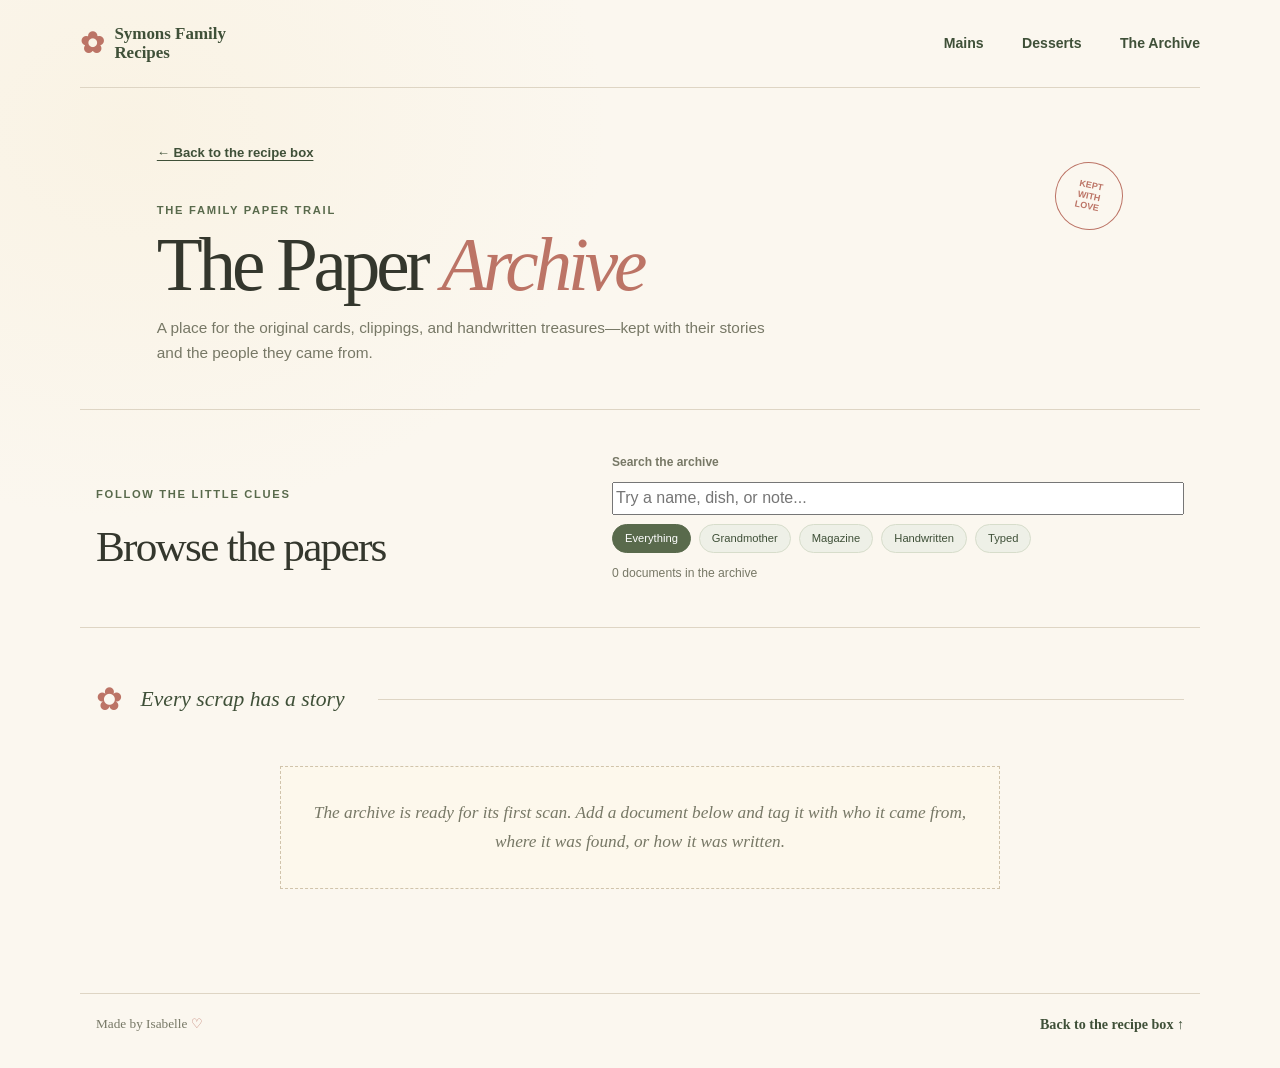
==== archive.html @ e3a94def "new files" ====
<!doctype html>
<html lang="en">
  <head>
    <meta charset="utf-8">
    <meta name="viewport" content="width=device-width, initial-scale=1">
    <meta name="theme-color" content="#f8f2e7">
    <meta name="description" content="Scans and stories from the Symons family recipe archive.">
    <title>The Paper Archive | Symons Family Recipes</title>
    <link rel="stylesheet" href="styles.css">
    <script src="archive.js" defer></script>
  </head>
  <body>
    <a class="skip-link" href="#main">Skip to archive</a>

    <header class="site-header">
      <a class="wordmark" href="index.html#top" aria-label="Symons Family Recipes home">
        <span class="wordmark-icon" aria-hidden="true">✿</span>
        <span>Symons Family<br>Recipes</span>
      </a>
      <nav class="main-nav" aria-label="Main navigation">
        <a href="index.html#mains">Mains</a>
        <a href="index.html#desserts">Desserts</a>
        <a href="archive.html" aria-current="page">The Archive</a>
      </nav>
    </header>

    <main id="main">
      <section class="archive-welcome" aria-labelledby="archive-title">
        <a class="back-link" href="index.html">← Back to the recipe box</a>
        <p class="eyebrow">The family paper trail</p>
        <h1 id="archive-title">The Paper <span>Archive</span></h1>
        <p class="welcome-note">A place for the original cards, clippings, and handwritten treasures—kept with their stories and the people they came from.</p>
        <span class="archive-welcome-stamp" aria-hidden="true">KEPT<br>WITH<br>LOVE</span>
      </section>

      <section class="browse-section archive-browse" aria-labelledby="archive-browse-title">
        <div class="section-heading">
          <p class="eyebrow">Follow the little clues</p>
          <h2 id="archive-browse-title">Browse the papers</h2>
        </div>
        <div class="browse-tools">
          <label class="search-label" for="archive-search">Search the archive</label>
          <input id="archive-search" type="search" placeholder="Try a name, dish, or note..." autocomplete="off">
          <div class="tag-list" aria-label="Filter archive items by tag">
            <button class="tag-button is-active" type="button" data-tag="all" aria-pressed="true">Everything</button>
            <button class="tag-button" type="button" data-tag="grandmother" aria-pressed="false">Grandmother</button>
            <button class="tag-button" type="button" data-tag="magazine" aria-pressed="false">Magazine</button>
            <button class="tag-button" type="button" data-tag="handwritten" aria-pressed="false">Handwritten</button>
            <button class="tag-button" type="button" data-tag="typed" aria-pressed="false">Typed</button>
          </div>
          <p class="result-count" id="archive-result-count" aria-live="polite"></p>
          <p class="no-results" id="archive-no-results" hidden>No papers match that search. Try another name or tag.</p>
        </div>
      </section>

      <section class="archive-index" aria-label="Archived recipe documents">
        <div class="archive-index-heading">
          <span class="category-flower" aria-hidden="true">✿</span>
          <p>Every scrap has a story</p>
          <span class="category-rule" aria-hidden="true"></span>
        </div>

        <p class="archive-empty" id="archive-empty">
          The archive is ready for its first scan. Add a document below and tag it with who it came from, where it was found, or how it was written.
        </p>

        <div class="archive-grid" id="archive-grid"></div>
      </section>

      <template id="archive-entry-template">
        <article class="archive-entry" data-tags="grandmother handwritten">
          <a class="archive-scan" href="images/archive/recipe-card.jpg">
            <img src="images/archive/recipe-card.jpg" alt="Scan of the original recipe card">
            <span class="scan-open">View original ↗</span>
          </a>
          <div class="archive-entry-copy">
            <p class="archive-entry-number">Document No. 001</p>
            <h2>Recipe card title</h2>
            <p class="archive-entry-note">Add a short note about this recipe or document.</p>
            <dl class="archive-details">
              <div><dt>From</dt><dd>Grandmother</dd></div>
              <div><dt>Type</dt><dd>Handwritten recipe card</dd></div>
            </dl>
            <div class="recipe-tags" aria-label="Document tags">
              <span>Grandmother</span>
              <span>Handwritten</span>
            </div>
          </div>
        </article>
      </template>
    </main>

    <footer class="site-footer">
      <p>Made by Isabelle <span aria-hidden="true">♡</span></p>
      <a href="index.html">Back to the recipe box ↑</a>
    </footer>
  </body>
</html>
---- styles.css ----
:root {
  color-scheme: light;
  --paper: #fbf7ef;
  --paper-deep: #f2e9d8;
  --ink: #34372d;
  --muted: #777866;
  --green: #596a4c;
  --green-dark: #3f5038;
  --rose: #bc7466;
  --yellow: #f3c94f;
  --line: #ded5c4;
  --serif: Georgia, 'Times New Roman', serif;
  --sans: 'Segoe UI', Arial, sans-serif;
}

* {
  box-sizing: border-box;
}

html {
  scroll-behavior: smooth;
}

body {
  margin: 0;
  background:
    radial-gradient(ellipse at 10% 12%, rgb(245 230 195 / 25%), transparent 30rem),
    var(--paper);
  color: var(--ink);
  font-family: var(--sans);
  line-height: 1.65;
}

a {
  color: inherit;
}

button,
input {
  font: inherit;
}

.skip-link {
  position: absolute;
  z-index: 5;
  top: 0.75rem;
  left: 0.75rem;
  padding: 0.6rem 0.9rem;
  transform: translateY(-160%);
  background: var(--ink);
  color: white;
}

.skip-link:focus {
  transform: translateY(0);
}

.site-header,
main,
.site-footer {
  width: min(1120px, calc(100% - 3rem));
  margin-inline: auto;
}

.site-header {
  min-height: 88px;
  display: flex;
  align-items: center;
  justify-content: space-between;
  border-bottom: 1px solid var(--line);
}

.wordmark {
  display: inline-flex;
  align-items: center;
  gap: 0.65rem;
  color: var(--green-dark);
  font-family: var(--serif);
  font-size: 1.06rem;
  font-weight: 600;
  line-height: 1.1;
  text-decoration: none;
}

.wordmark-icon {
  color: var(--rose);
  font-size: 1.8rem;
}

.main-nav {
  display: flex;
  gap: clamp(1rem, 3vw, 2.5rem);
  align-items: center;
}

.main-nav a,
.site-footer a {
  color: var(--green-dark);
  font-size: 0.88rem;
  font-weight: 600;
  text-decoration-color: transparent;
  text-underline-offset: 0.25em;
  transition: text-decoration-color 160ms ease;
}

.main-nav a:hover,
.site-footer a:hover {
  text-decoration-color: currentColor;
}

.welcome {
  position: relative;
  min-height: 440px;
  display: grid;
  grid-template-columns: 1.15fr 0.85fr;
  align-items: center;
  padding: 3.75rem 5.5rem 4rem;
  overflow: hidden;
  border-bottom: 1px solid var(--line);
}

.welcome-copy {
  position: relative;
  z-index: 1;
  max-width: 500px;
}

.eyebrow {
  margin: 0 0 0.55rem;
  color: var(--green);
  font-size: 0.7rem;
  font-weight: 700;
  letter-spacing: 0.15em;
  line-height: 1.5;
  text-transform: uppercase;
}

h1,
h2,
h3,
h4,
p {
  margin-top: 0;
}

h1,
h2,
h3 {
  font-family: var(--serif);
}

h1 {
  margin-bottom: 1rem;
  font-size: clamp(3.2rem, 7vw, 5.3rem);
  font-weight: 500;
  letter-spacing: -0.055em;
  line-height: 0.99;
}

h1 span {
  color: var(--rose);
  font-style: italic;
}

.welcome-note {
  max-width: 380px;
  margin-bottom: 1.5rem;
  color: var(--muted);
  font-size: 0.96rem;
}

.browse-link {
  display: inline-flex;
  gap: 0.7rem;
  align-items: center;
  color: var(--green-dark);
  font-size: 0.85rem;
  font-weight: 700;
  text-decoration-thickness: 1px;
  text-underline-offset: 0.28em;
}

.browse-link span {
  font-size: 1.1rem;
}

.welcome-art {
  position: relative;
  min-height: 290px;
  display: grid;
  place-items: center;
}

.lemon {
  position: relative;
  width: clamp(150px, 22vw, 218px);
  aspect-ratio: 1.3;
  transform: rotate(-24deg);
  border: 1px solid #d6aa35;
  border-radius: 48% 52% 47% 53% / 54% 46% 54% 46%;
  background:
    radial-gradient(ellipse at 32% 28%, rgb(255 255 227 / 80%) 0 3%, transparent 4%),
    radial-gradient(ellipse at 38% 30%, #ffe98d 0, #f8d45c 46%, #efbe40 100%);
  box-shadow: inset -12px -8px 18px rgb(195 135 22 / 14%), 0 20px 35px rgb(114 91 39 / 13%);
}

.lemon::before,
.lemon::after {
  position: absolute;
  top: 50%;
  width: 15px;
  height: 23px;
  border: 1px solid #d6aa35;
  border-radius: 50%;
  background: #f2ca4f;
  content: '';
}

.lemon::before {
  left: -7px;
  transform: translateY(-50%) rotate(-24deg);
}

.lemon::after {
  right: -7px;
  transform: translateY(-50%) rotate(24deg);
}

.art-sparkle {
  position: absolute;
  color: var(--rose);
}

.sparkle-one {
  top: 24%;
  left: 13%;
  font-size: 2rem;
}

.sparkle-two {
  right: 12%;
  bottom: 23%;
  color: var(--green);
  font-size: 1.7rem;
}

.art-caption {
  position: absolute;
  right: 10%;
  bottom: 4%;
  color: var(--green);
  font-family: var(--serif);
  font-size: 0.98rem;
  font-style: italic;
  transform: rotate(-7deg);
}

.welcome-stamp {
  position: absolute;
  top: 2.2rem;
  right: 0;
  width: 64px;
  height: 64px;
  display: grid;
  align-content: center;
  border: 1px solid var(--rose);
  border-radius: 50%;
  color: var(--rose);
  font-size: 0.54rem;
  font-weight: 700;
  line-height: 1.2;
  text-align: center;
  transform: rotate(12deg);
}

.browse-section {
  display: grid;
  grid-template-columns: 0.9fr 1.1fr;
  gap: 3rem;
  align-items: end;
  padding: 3.4rem 1rem 2.8rem;
  border-bottom: 1px solid var(--line);
}

.section-heading h2,
.category-heading h2,
.archive-copy h2 {
  margin-bottom: 0;
  font-size: clamp(2rem, 4vw, 2.7rem);
  font-weight: 500;
  letter-spacing: -0.04em;
}

.browse-tools {
  display: grid;
  grid-template-columns: 1fr;
  gap: 0.6rem;
}

.search-label {
  color: var(--muted);
  font-size: 0.75rem;
  font-weight: 700;
}

#recipe-search {
  width: 100%;
  min-height: 46px;
  padding: 0.65rem 0.9rem;
  border: 1px solid var(--line);
  border-radius: 4px;
  outline: none;
  background: #fffdf8;
  color: var(--ink);
}

#recipe-search:focus {
  border-color: var(--green);
  box-shadow: 0 0 0 3px rgb(89 106 76 / 15%);
}

#recipe-search::placeholder {
  color: #999887;
}

.tag-list,
.recipe-tags {
  display: flex;
  flex-wrap: wrap;
  gap: 0.5rem;
}

.tag-button,
.recipe-tags span {
  padding: 0.34rem 0.75rem;
  border: 1px solid #d7ddcb;
  border-radius: 999px;
  background: #eef0e7;
  color: var(--green-dark);
  font-size: 0.7rem;
  line-height: 1.4;
}

.tag-button {
  cursor: pointer;
}

.tag-button:hover,
.tag-button.is-active {
  border-color: var(--green);
  background: var(--green);
  color: white;
}

.tag-button:focus-visible {
  outline: 3px solid rgb(89 106 76 / 35%);
  outline-offset: 2px;
}

.result-count {
  min-height: 1.2em;
  margin: 0;
  color: var(--muted);
  font-size: 0.76rem;
}

.no-results {
  margin: 0.25rem 0 0;
  color: var(--muted);
  font-family: var(--serif);
  font-style: italic;
}

.recipe-section {
  padding: 3.3rem 1rem 2.7rem;
  scroll-margin-top: 1rem;
}

.category-heading {
  display: flex;
  gap: 1.2rem;
  align-items: center;
  margin-bottom: 1.6rem;
}

.category-heading .eyebrow {
  margin-bottom: 0.15rem;
}

.category-flower {
  color: var(--rose);
  font-size: 2rem;
}

.category-rule {
  height: 1px;
  flex: 1;
  margin-left: 1rem;
  background: var(--line);
}

.empty-note {
  max-width: 650px;
  margin: 0;
  padding: 1rem 1.25rem;
  border-left: 2px solid #d9b8a8;
  color: var(--muted);
  font-family: var(--serif);
  font-size: 1.08rem;
  font-style: italic;
}

.recipe-list {
  display: grid;
  gap: 1.5rem;
  padding: 0.6rem 0.45rem 1rem 0;
}

.recipe-card {
  position: relative;
  z-index: 0;
  isolation: isolate;
  max-width: 890px;
  display: grid;
  grid-template-columns: 155px 1fr;
  margin: 0;
  border: 1px solid #e4d8c4;
  border-radius: 5px;
  background-color: #fffdf8;
  background:
    linear-gradient(90deg, transparent 0 154px, rgb(195 133 102 / 20%) 154px 155px, transparent 155px),
    repeating-linear-gradient(0deg, #fffdf8 0 33px, #e8e1d4 34px, #fffdf8 35px);
  box-shadow: 0 14px 35px rgb(75 60 41 / 7%);
  transition: transform 180ms ease, box-shadow 180ms ease;
}

.recipe-card::before,
.recipe-card::after {
  position: absolute;
  z-index: -1;
  border: 1px solid #e4d8c4;
  border-radius: 5px;
  background: #f5eddf;
  content: '';
  inset: 0;
  pointer-events: none;
}

.recipe-card::before {
  transform: translate(7px, 6px) rotate(1.1deg);
}

.recipe-card::after {
  background: #eee3d1;
  transform: translate(13px, 11px) rotate(-1.2deg);
}

.recipe-card:hover,
.recipe-card:focus-within {
  z-index: 1;
  box-shadow: 0 18px 34px rgb(75 60 41 / 12%);
  transform: translateX(10px) rotate(0.3deg);
}

.recipe-card-top {
  display: grid;
  align-content: start;
  justify-items: center;
  gap: 2rem;
  padding: 1.5rem 0.6rem;
  background: rgb(244 235 220 / 70%);
  text-align: center;
}

.recipe-number {
  color: var(--rose);
  font-size: 0.68rem;
  font-weight: 700;
  letter-spacing: 0.12em;
  text-transform: uppercase;
}

.recipe-doodle {
  display: grid;
  width: 72px;
  height: 72px;
  place-items: center;
  border: 1px dashed #cbb88c;
  border-radius: 50%;
  background: #faf3dc;
  font-size: 2.35rem;
  transform: rotate(-9deg);
}

.recipe-card-content {
  padding: 2rem clamp(1.3rem, 4vw, 3rem) 1.4rem;
}

.recipe-kicker {
  margin-bottom: 0.2rem;
  color: var(--rose);
  font-family: var(--serif);
  font-size: 0.94rem;
  font-style: italic;
}

.recipe-card h3 {
  max-width: 650px;
  margin-bottom: 0.45rem;
  font-size: clamp(1.7rem, 3.7vw, 2.4rem);
  font-weight: 500;
  letter-spacing: -0.04em;
  line-height: 1.18;
}

.recipe-card h3 a {
  color: inherit;
  text-decoration-color: transparent;
  text-decoration-thickness: 1px;
  text-underline-offset: 0.18em;
  transition: color 160ms ease, text-decoration-color 160ms ease;
}

.recipe-card h3 a:hover,
.recipe-card h3 a:focus-visible {
  color: var(--green-dark);
  text-decoration-color: currentColor;
}

.recipe-card h3 a:focus-visible {
  border-radius: 2px;
  outline: 3px solid rgb(89 106 76 / 30%);
  outline-offset: 4px;
}

.recipe-intro {
  margin-bottom: 0.9rem;
  color: var(--muted);
  font-size: 0.9rem;
}

.recipe-tags {
  margin-bottom: 1.1rem;
}

.recipe-card-cta {
  display: inline-flex;
  gap: 0.45rem;
  align-items: center;
  color: var(--green-dark);
  font-size: 0.78rem;
  font-weight: 700;
}

.recipe-card-cta span {
  transition: transform 160ms ease;
}

.recipe-card:hover .recipe-card-cta span,
.recipe-card:focus-within .recipe-card-cta span {
  transform: translateX(4px);
}

.serves {
  margin: 0 0 1rem;
  color: var(--rose);
  font-family: var(--serif);
  font-size: 0.9rem;
  font-style: italic;
  text-align: center;
}

.recipe-columns {
  display: grid;
  grid-template-columns: 1fr 0.8fr;
  gap: 2rem;
}

.recipe-columns h4 {
  margin-bottom: 0.4rem;
  color: var(--green-dark);
  font-family: var(--serif);
  font-size: 1.3rem;
  font-weight: 600;
}

.recipe-columns ul {
  margin: 0;
  padding-left: 1.15rem;
}

.recipe-columns li {
  padding: 0.13rem 0;
  font-size: 0.87rem;
}

.recipe-columns li::marker {
  color: var(--rose);
}

.method-note {
  align-self: start;
  padding: 0.9rem 1rem;
  border: 1px dashed #d1c4ab;
  background: rgb(255 250 235 / 68%);
}

.method-note p {
  margin: 0;
  color: var(--muted);
  font-family: var(--serif);
  font-size: 0.9rem;
  font-style: italic;
}

.recipe-source {
  margin: 1.5rem 0 0;
  color: var(--muted);
  font-family: var(--serif);
  font-size: 0.82rem;
  font-style: italic;
  text-align: right;
}

.recipe-source span {
  color: var(--rose);
}

.recipe-page {
  max-width: 850px;
  margin: 0 auto;
  padding: 2.3rem clamp(0.5rem, 3vw, 1.5rem) 4rem;
}

.recipe-page .back-link {
  margin-bottom: 2rem;
}

.recipe-page-header {
  padding: 2.5rem clamp(1.2rem, 5vw, 3.5rem) 1.7rem;
  border: 1px solid #e4d8c4;
  background:
    repeating-linear-gradient(0deg, #fffdf8 0 33px, #e8e1d4 34px, #fffdf8 35px);
  text-align: center;
}

.recipe-page-number {
  margin-bottom: 1.6rem;
  color: var(--rose);
  font-size: 0.68rem;
  font-weight: 700;
  letter-spacing: 0.12em;
  text-transform: uppercase;
}

.recipe-page-number span {
  margin-inline: 0.5rem;
}

.recipe-page-header .recipe-kicker {
  margin-bottom: 0.3rem;
}

.recipe-page-header h1 {
  margin-bottom: 0.5rem;
  font-size: clamp(2.6rem, 6vw, 4.4rem);
}

.recipe-page-intro {
  max-width: 520px;
  margin: 0 auto 1rem;
  color: var(--muted);
}

.recipe-page-header .recipe-tags {
  justify-content: center;
}

.recipe-page-header .serves {
  margin: 1rem 0 0;
}

.recipe-page-body {
  display: grid;
  grid-template-columns: 1fr 1fr;
  gap: clamp(1.5rem, 5vw, 3.5rem);
  padding: 2rem clamp(1.2rem, 5vw, 3.5rem);
  border: 1px solid #e4d8c4;
  border-top: 0;
  background: #fffdf8;
}

.recipe-page-body h2 {
  margin-bottom: 0.7rem;
  color: var(--green-dark);
  font-family: var(--serif);
  font-size: 1.7rem;
  font-weight: 500;
}

.ingredient-list {
  margin: 0;
  padding-left: 1.2rem;
}

.ingredient-list li {
  padding: 0.2rem 0;
}

.ingredient-list li::marker {
  color: var(--rose);
}

.recipe-method {
  align-self: start;
  min-height: 130px;
  padding: 1.2rem;
  border: 1px dashed #d1c4ab;
  background: #fffcf4;
}

.recipe-method p {
  margin: 0;
  color: var(--muted);
  font-family: var(--serif);
  font-style: italic;
}

.recipe-page-source {
  margin: 1rem 0 0;
  color: var(--muted);
  font-family: var(--serif);
  font-size: 0.85rem;
  font-style: italic;
  text-align: right;
}

.recipe-page-source span {
  color: var(--rose);
}

.archive-section {
  display: grid;
  grid-template-columns: 0.7fr 1.3fr;
  gap: 3rem;
  align-items: center;
  margin: 2rem 1rem 4rem;
  padding: 2.5rem clamp(1.5rem, 5vw, 4rem);
  border: 1px solid #e1d4bd;
  background: #f3ead9;
  color: inherit;
  scroll-margin-top: 1rem;
  text-decoration: none;
  transition: border-color 160ms ease, box-shadow 160ms ease, transform 160ms ease;
}

.archive-section:hover,
.archive-section:focus-visible {
  border-color: #c9b99b;
  box-shadow: 0 12px 30px rgb(75 60 41 / 8%);
  transform: translateY(-2px);
}

.archive-section:focus-visible {
  outline: 3px solid rgb(89 106 76 / 35%);
  outline-offset: 3px;
}

.archive-art {
  position: relative;
  min-height: 180px;
  display: grid;
  place-items: center;
}

.archive-paper {
  width: 125px;
  height: 155px;
  border: 1px solid #d6c6a9;
  background: repeating-linear-gradient(0deg, #fffaf0 0 22px, #e9dfcc 23px, #fffaf0 24px);
  box-shadow: 8px 10px 0 #e7d9bf, 0 12px 25px rgb(75 60 41 / 10%);
  transform: rotate(-7deg);
}

.archive-flower {
  position: absolute;
  top: 23%;
  left: 62%;
  color: var(--rose);
  font-size: 2rem;
  transform: rotate(12deg);
}

.archive-copy h2 {
  margin-bottom: 0.7rem;
}

.archive-copy > p:not(.eyebrow) {
  max-width: 570px;
  margin-bottom: 0.65rem;
  color: #626456;
  font-size: 0.9rem;
}

.archive-copy .archive-reminder {
  color: var(--green-dark);
  font-size: 0.78rem;
  font-style: italic;
}

.archive-link-label {
  display: inline-flex;
  gap: 0.5rem;
  align-items: center;
  margin-top: 0.55rem;
  color: var(--green-dark);
  font-size: 0.82rem;
  font-weight: 700;
}

.archive-link-label span {
  font-size: 1.1rem;
  transition: transform 160ms ease;
}

.archive-section:hover .archive-link-label span,
.archive-section:focus-visible .archive-link-label span {
  transform: translateX(4px);
}

.archive-welcome {
  position: relative;
  padding: 3.2rem clamp(1rem, 6vw, 5.5rem) 2.7rem;
  border-bottom: 1px solid var(--line);
}

.back-link {
  display: inline-block;
  margin-bottom: 2.4rem;
  color: var(--green-dark);
  font-size: 0.82rem;
  font-weight: 700;
  text-underline-offset: 0.25em;
}

.archive-welcome h1 {
  margin-bottom: 0.8rem;
  font-size: clamp(2.7rem, 6vw, 4.7rem);
}

.archive-welcome h1 span {
  color: var(--rose);
  font-style: italic;
}

.archive-welcome .welcome-note {
  max-width: 610px;
  margin-bottom: 0;
}

.archive-welcome-stamp {
  position: absolute;
  top: 4.6rem;
  right: clamp(1rem, 6vw, 5.5rem);
  width: 68px;
  height: 68px;
  display: grid;
  align-content: center;
  border: 1px solid var(--rose);
  border-radius: 50%;
  color: var(--rose);
  font-size: 0.56rem;
  font-weight: 700;
  line-height: 1.2;
  text-align: center;
  transform: rotate(12deg);
}

.archive-browse {
  padding-top: 2.7rem;
}

.archive-index {
  min-height: 300px;
  padding: 2.8rem 1rem 4rem;
}

.archive-index-heading {
  display: flex;
  gap: 1.1rem;
  align-items: center;
  margin-bottom: 1.4rem;
}

.archive-index-heading p {
  margin: 0;
  color: var(--green-dark);
  font-family: var(--serif);
  font-size: 1.35rem;
  font-style: italic;
}

.archive-empty {
  max-width: 720px;
  margin: 2.5rem auto;
  padding: 2rem;
  border: 1px dashed #d1c4ab;
  background: rgb(255 250 235 / 60%);
  color: var(--muted);
  font-family: var(--serif);
  font-size: 1.08rem;
  font-style: italic;
  text-align: center;
}

.archive-grid {
  display: grid;
  grid-template-columns: repeat(2, minmax(0, 1fr));
  gap: 1.5rem;
}

.archive-entry {
  overflow: hidden;
  border: 1px solid #e4d8c4;
  background: #fffdf8;
  box-shadow: 0 10px 24px rgb(75 60 41 / 6%);
}

.archive-scan {
  position: relative;
  min-height: 220px;
  display: grid;
  place-items: center;
  overflow: hidden;
  background:
    radial-gradient(ellipse at 10% 12%, rgb(245 230 195 / 25%), transparent 18rem),
    #f2e9d8;
  color: var(--green-dark);
  text-decoration: none;
}

.archive-scan img {
  width: 100%;
  max-height: 420px;
  display: block;
  object-fit: contain;
}

.scan-open {
  position: absolute;
  right: 0.8rem;
  bottom: 0.8rem;
  padding: 0.38rem 0.65rem;
  border: 1px solid #e1d4bd;
  background: var(--paper);
  font-size: 0.72rem;
  font-weight: 700;
}

.archive-entry-copy {
  padding: 1.2rem 1.35rem 1.4rem;
}

.archive-entry-number {
  margin-bottom: 0.25rem;
  color: var(--rose);
  font-size: 0.66rem;
  font-weight: 700;
  letter-spacing: 0.12em;
  text-transform: uppercase;
}

.archive-entry h2 {
  margin-bottom: 0.4rem;
  font-family: var(--serif);
  font-size: 1.55rem;
  font-weight: 500;
  line-height: 1.2;
}

.archive-entry-note {
  margin-bottom: 0.9rem;
  color: var(--muted);
  font-size: 0.86rem;
}

.archive-details {
  display: grid;
  gap: 0.45rem;
  margin: 0 0 1rem;
  font-size: 0.78rem;
}

.archive-details div {
  display: grid;
  grid-template-columns: 4rem 1fr;
  gap: 0.6rem;
}

.archive-details dt {
  color: var(--muted);
  font-weight: 700;
}

.archive-details dd {
  margin: 0;
}

.archive-entry .recipe-tags {
  margin: 0;
}

.site-footer {
  display: flex;
  justify-content: space-between;
  gap: 1rem;
  padding: 1.2rem 1rem 2rem;
  border-top: 1px solid var(--line);
  color: var(--muted);
  font-family: var(--serif);
  font-size: 0.83rem;
}

.site-footer p {
  margin: 0;
}

.site-footer p span {
  color: var(--rose);
}

@media (max-width: 700px) {
  .site-header,
  main,
  .site-footer {
    width: min(100% - 1.5rem, 540px);
  }

  .site-header {
    min-height: 76px;
  }

  .main-nav {
    gap: 0.8rem;
  }

  .main-nav a {
    font-size: 0.74rem;
  }

  .welcome {
    min-height: unset;
    grid-template-columns: 1fr 0.72fr;
    padding: 3.4rem 0.6rem 3rem;
  }

  .welcome-art {
    min-height: 220px;
  }

  .welcome-stamp {
    top: 0.8rem;
    width: 52px;
    height: 52px;
  }

  .browse-section {
    grid-template-columns: 1fr;
    gap: 1.5rem;
    padding-inline: 0.5rem;
  }

  .recipe-section {
    padding-inline: 0.2rem;
  }

  .recipe-card {
    grid-template-columns: 76px 1fr;
    background:
      linear-gradient(90deg, transparent 0 75px, rgb(195 133 102 / 20%) 75px 76px, transparent 76px),
      repeating-linear-gradient(0deg, #fffdf8 0 33px, #e8e1d4 34px, #fffdf8 35px);
  }

  .recipe-card-top {
    gap: 1.2rem;
    padding: 1rem 0.25rem;
  }

  .recipe-number {
    font-size: 0.55rem;
    letter-spacing: 0.06em;
  }

  .recipe-doodle {
    width: 48px;
    height: 48px;
    font-size: 1.7rem;
  }

  .recipe-card-content {
    padding: 1.35rem 1rem 1rem;
  }

  .recipe-page-body {
    grid-template-columns: 1fr;
    gap: 1.6rem;
  }

  .recipe-columns {
    grid-template-columns: 1fr;
    gap: 1.4rem;
  }

  .archive-section {
    grid-template-columns: 1fr;
    gap: 1rem;
    margin-inline: 0;
    padding: 1.5rem;
  }

  .archive-welcome {
    padding: 2.2rem 0.6rem;
  }

  .archive-welcome-stamp {
    top: 5.5rem;
    width: 54px;
    height: 54px;
  }

  .archive-welcome h1 {
    max-width: calc(100% - 3.3rem);
  }

  .archive-index {
    padding-inline: 0.2rem;
  }

  .archive-grid {
    grid-template-columns: 1fr;
  }

  .archive-art {
    min-height: 140px;
  }
}

@media (max-width: 420px) {
  .wordmark {
    gap: 0.35rem;
    font-size: 0.92rem;
  }

  .wordmark-icon {
    font-size: 1.45rem;
  }

  .main-nav {
    gap: 0.55rem;
  }

  .main-nav a {
    font-size: 0.68rem;
  }

  .archive-welcome-stamp {
    right: 0.6rem;
  }

  .welcome {
    grid-template-columns: 1fr;
  }

  .welcome-art {
    min-height: 185px;
  }

  .lemon {
    width: 150px;
  }

  .sparkle-one {
    left: 20%;
  }

  .sparkle-two {
    right: 20%;
  }

  .recipe-card {
    grid-template-columns: 1fr;
    background: repeating-linear-gradient(0deg, #fffdf8 0 33px, #e8e1d4 34px, #fffdf8 35px);
  }

  .recipe-card:hover,
  .recipe-card:focus-within {
    transform: translateX(5px) rotate(0.2deg);
  }

  .recipe-card::after {
    transform: translate(7px, 8px) rotate(-1deg);
  }

  .recipe-card-top {
    grid-template-columns: 1fr auto;
    align-items: center;
    justify-items: start;
    padding: 0.8rem 1rem;
    border-bottom: 1px solid #e4d8c4;
  }

  .recipe-doodle {
    width: 42px;
    height: 42px;
    font-size: 1.45rem;
  }

  .site-footer {
    flex-direction: column;
  }
}

@media (prefers-reduced-motion: reduce) {
  html {
    scroll-behavior: auto;
  }

  *,
  *::before,
  *::after {
    transition-duration: 0.01ms !important;
  }
}
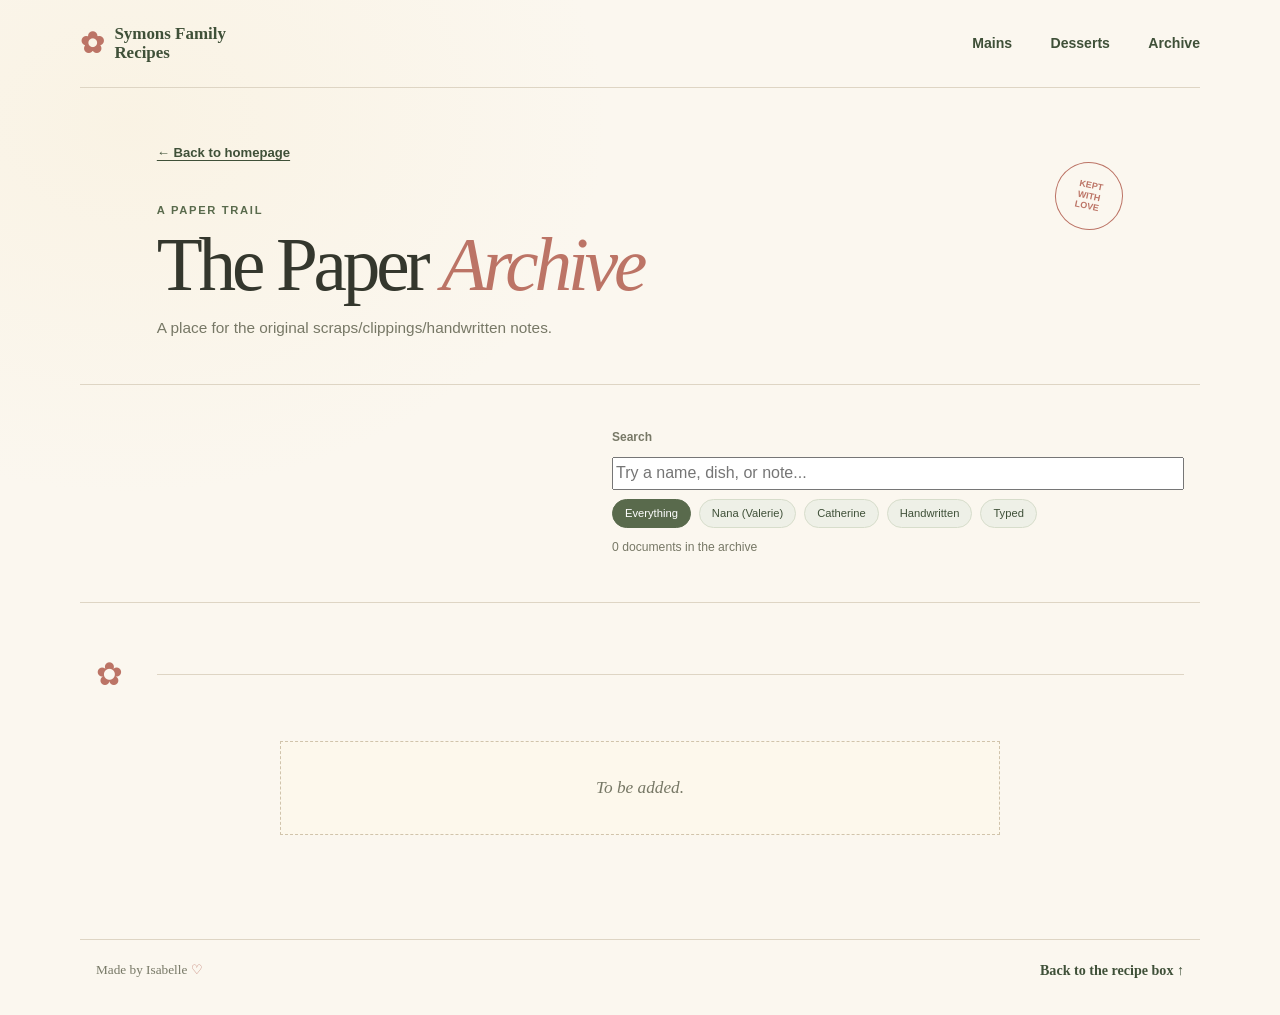
==== commit 731ada9e: "archive edits" ====
--- a/archive.html
+++ b/archive.html
@@ -20,48 +20,45 @@
       <nav class="main-nav" aria-label="Main navigation">
         <a href="index.html#mains">Mains</a>
         <a href="index.html#desserts">Desserts</a>
-        <a href="archive.html" aria-current="page">The Archive</a>
+        <a href="archive.html" aria-current="page">Archive</a>
       </nav>
     </header>
 
     <main id="main">
       <section class="archive-welcome" aria-labelledby="archive-title">
-        <a class="back-link" href="index.html">← Back to the recipe box</a>
-        <p class="eyebrow">The family paper trail</p>
+        <a class="back-link" href="index.html">← Back to homepage</a>
+        <p class="eyebrow">A paper trail</p>
         <h1 id="archive-title">The Paper <span>Archive</span></h1>
-        <p class="welcome-note">A place for the original cards, clippings, and handwritten treasures—kept with their stories and the people they came from.</p>
+        <p class="welcome-note">A place for the original scraps/clippings/handwritten notes.</p>
         <span class="archive-welcome-stamp" aria-hidden="true">KEPT<br>WITH<br>LOVE</span>
       </section>
 
       <section class="browse-section archive-browse" aria-labelledby="archive-browse-title">
         <div class="section-heading">
-          <p class="eyebrow">Follow the little clues</p>
-          <h2 id="archive-browse-title">Browse the papers</h2>
         </div>
         <div class="browse-tools">
-          <label class="search-label" for="archive-search">Search the archive</label>
+          <label class="search-label" for="archive-search">Search</label>
           <input id="archive-search" type="search" placeholder="Try a name, dish, or note..." autocomplete="off">
           <div class="tag-list" aria-label="Filter archive items by tag">
             <button class="tag-button is-active" type="button" data-tag="all" aria-pressed="true">Everything</button>
-            <button class="tag-button" type="button" data-tag="grandmother" aria-pressed="false">Grandmother</button>
-            <button class="tag-button" type="button" data-tag="magazine" aria-pressed="false">Magazine</button>
+            <button class="tag-button" type="button" data-tag="grandmother" aria-pressed="false">Nana (Valerie)</button>
+            <button class="tag-button" type="button" data-tag="magazine" aria-pressed="false">Catherine</button>
             <button class="tag-button" type="button" data-tag="handwritten" aria-pressed="false">Handwritten</button>
             <button class="tag-button" type="button" data-tag="typed" aria-pressed="false">Typed</button>
           </div>
           <p class="result-count" id="archive-result-count" aria-live="polite"></p>
-          <p class="no-results" id="archive-no-results" hidden>No papers match that search. Try another name or tag.</p>
+          <p class="no-results" id="archive-no-results" hidden>Nothing matches that search. Try another name or tag.</p>
         </div>
       </section>
 
       <section class="archive-index" aria-label="Archived recipe documents">
         <div class="archive-index-heading">
           <span class="category-flower" aria-hidden="true">✿</span>
-          <p>Every scrap has a story</p>
           <span class="category-rule" aria-hidden="true"></span>
         </div>
 
         <p class="archive-empty" id="archive-empty">
-          The archive is ready for its first scan. Add a document below and tag it with who it came from, where it was found, or how it was written.
+           To be added.
         </p>
 
         <div class="archive-grid" id="archive-grid"></div>
@@ -76,13 +73,13 @@
           <div class="archive-entry-copy">
             <p class="archive-entry-number">Document No. 001</p>
             <h2>Recipe card title</h2>
-            <p class="archive-entry-note">Add a short note about this recipe or document.</p>
+            <p class="archive-entry-note">Placeholder text.</p>
             <dl class="archive-details">
-              <div><dt>From</dt><dd>Grandmother</dd></div>
+              <div><dt>From</dt><dd>Nana</dd></div>
               <div><dt>Type</dt><dd>Handwritten recipe card</dd></div>
             </dl>
             <div class="recipe-tags" aria-label="Document tags">
-              <span>Grandmother</span>
+              <span>Nana</span>
               <span>Handwritten</span>
             </div>
           </div>
--- a/styles.css
+++ b/styles.css
@@ -413,17 +413,18 @@
 .recipe-list {
   display: grid;
   gap: 1.5rem;
-  padding: 0.6rem 0.45rem 1rem 0;
+  padding: 0.6rem 0.45rem 1rem;
 }
 
 .recipe-card {
   position: relative;
   z-index: 0;
   isolation: isolate;
-  max-width: 890px;
+  width: min(100%, 890px);
   display: grid;
   grid-template-columns: 155px 1fr;
   margin: 0;
+  justify-self: center;
   border: 1px solid #e4d8c4;
   border-radius: 5px;
   background-color: #fffdf8;
@@ -550,6 +551,20 @@
   color: var(--green-dark);
   font-size: 0.78rem;
   font-weight: 700;
+  text-decoration-color: transparent;
+  text-underline-offset: 0.22em;
+  transition: text-decoration-color 160ms ease;
+}
+
+.recipe-card-cta:hover,
+.recipe-card-cta:focus-visible {
+  text-decoration-color: currentColor;
+}
+
+.recipe-card-cta:focus-visible {
+  border-radius: 2px;
+  outline: 3px solid rgb(89 106 76 / 30%);
+  outline-offset: 4px;
 }
 
 .recipe-card-cta span {
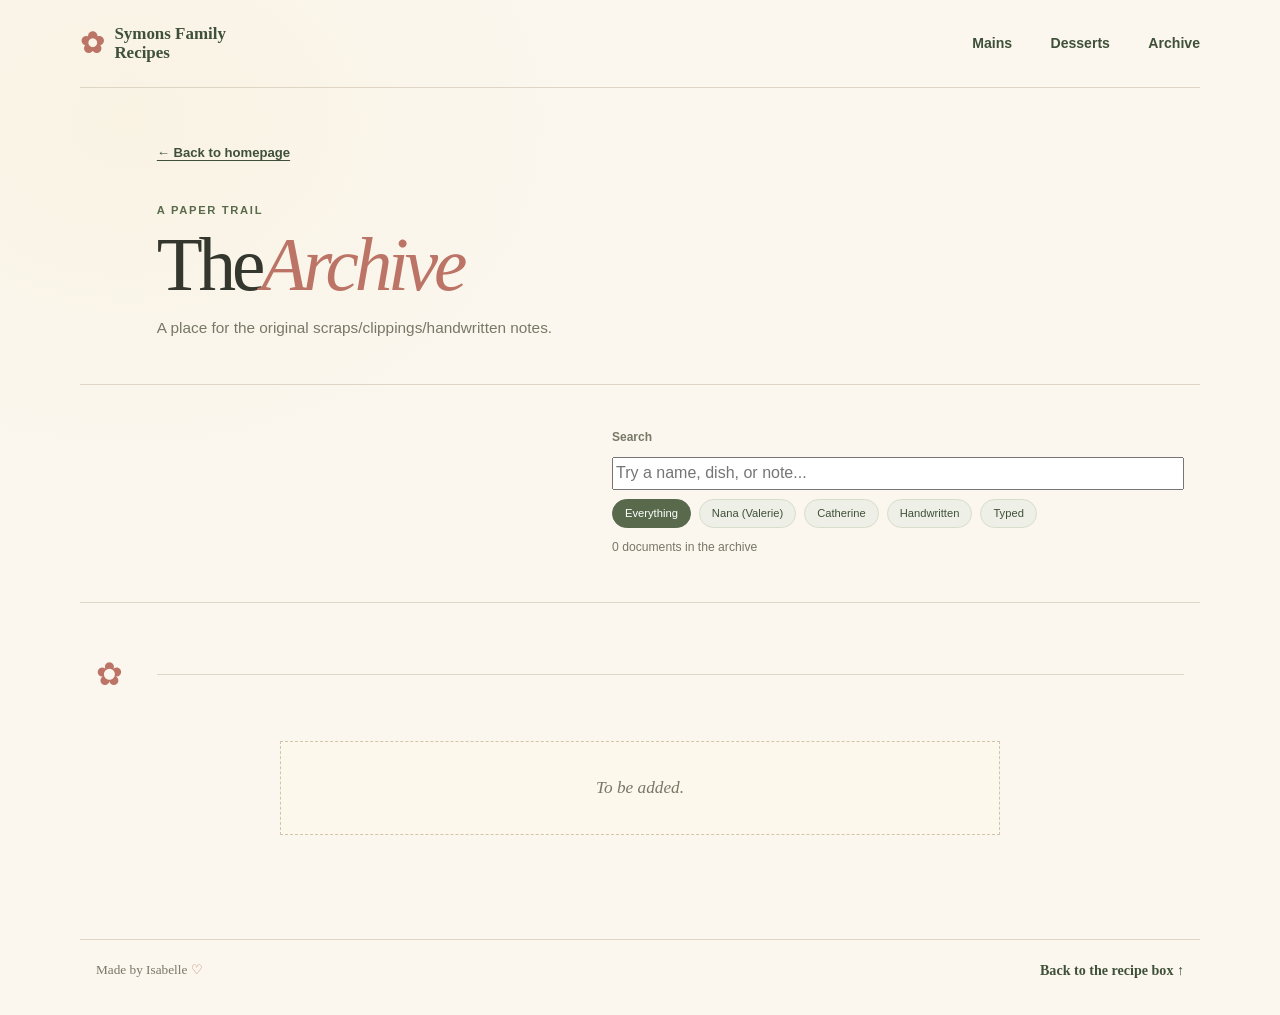
==== commit 7b508276: "archive edits" ====
--- a/archive.html
+++ b/archive.html
@@ -5,7 +5,7 @@
     <meta name="viewport" content="width=device-width, initial-scale=1">
     <meta name="theme-color" content="#f8f2e7">
     <meta name="description" content="Scans and stories from the Symons family recipe archive.">
-    <title>The Paper Archive | Symons Family Recipes</title>
+    <title>The Archive | Symons Family Recipes</title>
     <link rel="stylesheet" href="styles.css">
     <script src="archive.js" defer></script>
   </head>
@@ -28,9 +28,8 @@
       <section class="archive-welcome" aria-labelledby="archive-title">
         <a class="back-link" href="index.html">← Back to homepage</a>
         <p class="eyebrow">A paper trail</p>
-        <h1 id="archive-title">The Paper <span>Archive</span></h1>
+        <h1 id="archive-title">The<span>Archive</span></h1>
         <p class="welcome-note">A place for the original scraps/clippings/handwritten notes.</p>
-        <span class="archive-welcome-stamp" aria-hidden="true">KEPT<br>WITH<br>LOVE</span>
       </section>
 
       <section class="browse-section archive-browse" aria-labelledby="archive-browse-title">
